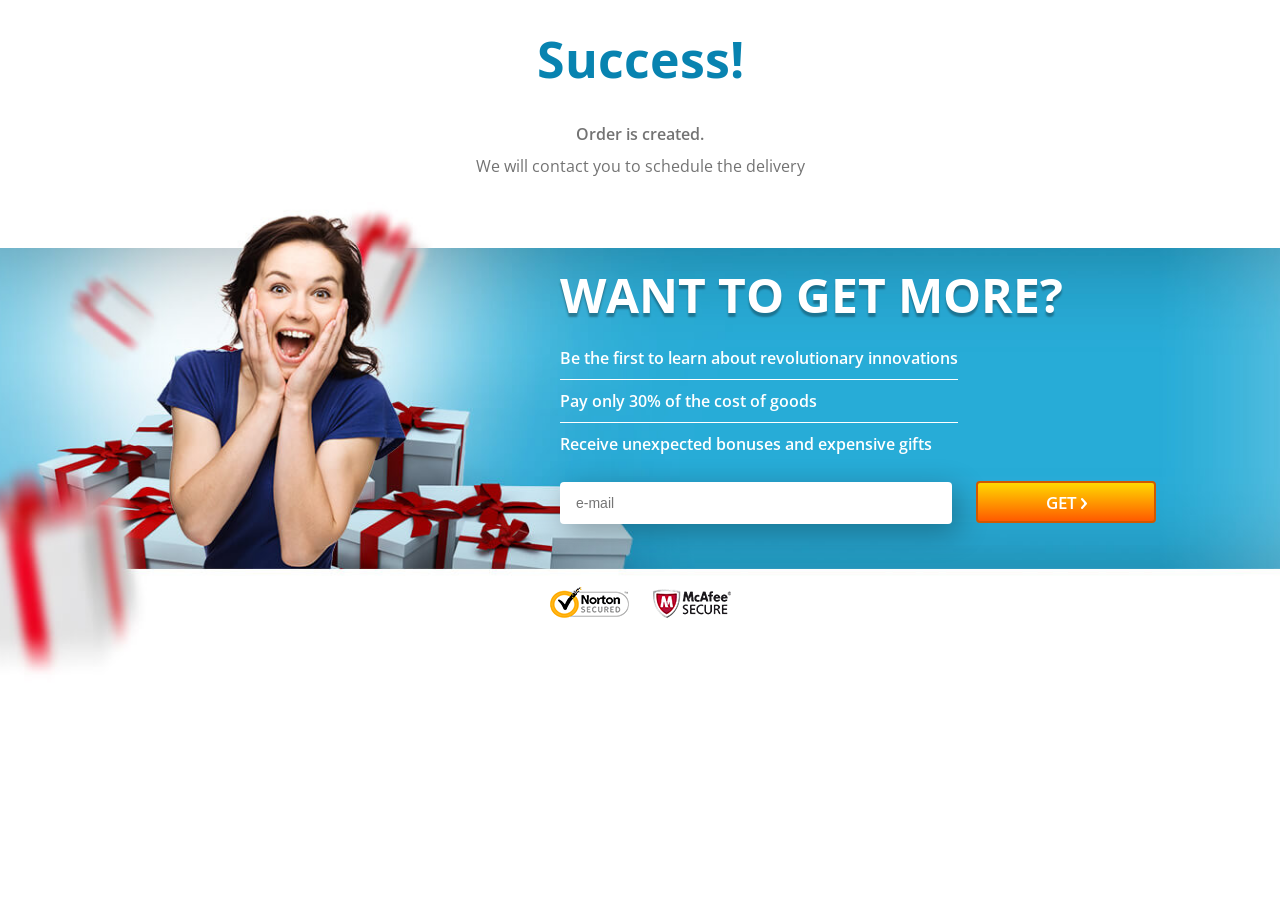
==== success.html @ 07a36232 "Initial commit of Sonifix Active HU landing page" ====
<!DOCTYPE html>
<html lang="en">
<head>
    <meta http-equiv="Content-Type" content="text/html;charset=UTF-8">
    <meta http-equiv="X-UA-Compatible" content="IE=edge">
    <meta name="viewport" content="width=device-width, initial-scale=1, maximum-scale=1.0">
    <title>Success!</title>
    <link href="https://fonts.googleapis.com/css?family=Open+Sans:400,600,700&amp;subset=greek,vietnamese" rel="stylesheet">
    <style>*{margin:0;padding:0;border:0;outline:0}body{overflow:hidden}.container{width:1140px;padding:75px 10px 0;margin:0 auto;box-sizing:border-box}:focus{outline:0}header{text-align:center}header h2{color:#0883b0;font-family:'Open Sans',sans-serif;font-weight:700;font-size:50px;margin:25px 0 30px}header p{color:#737373;font-size:16px;margin-bottom:10px}header .order{font-family:'Open Sans',sans-serif;font-weight:600;}header .feedback{font-family:'Open Sans',sans-serif;}.content{height:519px;background-image:url([data-uri]);background-size:auto 519px;background-repeat:no-repeat;background-position:center top;color:#fff}.content .content__data{max-width:640px;min-height:290px;margin-left:auto}.content .content__title{font-size:48px;text-transform:uppercase;text-shadow:0 4px 2px rgba(0,0,0,.3);margin-bottom:10px;font-family:'Open Sans',sans-serif;font-weight:700;}.content .content__list{padding-left:0;list-style:none;display:inline-block}.content .content__list li{padding:10px 0;font-size:16px;font-family:'Open Sans',sans-serif;font-weight:600;}.content .content__list li:not(:last-child){border-bottom:1px solid #fff}.content form{padding:15px 0 25px}.content form input{height:40px;border-radius:4px;outline:0;color:#818181;font-size:14px;padding:0 15px;max-width:360px;width:100%;border:1px solid transparent;transition:box-shadow .3s,color .3s,border .3s;margin-right:20px;box-shadow:6px 8px 30px rgba(0,0,0,.3)}.content form input[data-error]{box-shadow:6px 8px 30px rgba(255,0,0,.7);border-color:red;color:red}.content form input[data-success]{box-shadow:0 0 15px #42ccff;border-color:#42ccff}.button{display:inline-block;text-align:center;border:2px solid #d05800;-webkit-border-radius:4px;border-radius:4px;width:180px;height:42px;background-color:#ffd800;background-image:-webkit-gradient(linear,left top,left bottom,from(#ffd800),to(#ff5a00));background-image:-webkit-linear-gradient(#ffd800,#ff5a00);background-image:-o-linear-gradient(#ffd800,#ff5a00);background-image:linear-gradient(#ffd800,#ff5a00);position:relative;top:1px;text-transform:uppercase;color:#fff;font-family:'Open Sans',sans-serif;font-weight:600;font-size:17px;cursor:pointer}.button__ico-animete{background:url([data-uri]) no-repeat -180px 0;display:inline-block;width:2px;height:3px;padding-top:4px;-webkit-transition:width .5s;-o-transition:width .5s;transition:width .5s;margin-left:3px}.button__ico{display:inline-block;width:6px;height:11px;background:url([data-uri]) no-repeat 0 0;margin-left:-5px}.button_small{width:138px;font-size:14px;padding:8px 0;line-height:17px}@media only screen and (min-width: 992px){.button:hover{background:#ff4800}.button:hover .button__ico-animete{width:15px;background:url([data-uri]) no-repeat -180px 0;-webkit-transition:width .5s;-o-transition:width .5s;transition:width .5s}.e-list{display:none}}.content form .submit-btn .arrow{position:relative;top:1px;margin-left:10px}.content .footer-content{margin-top:35px;text-align:center;width:100%}.content .footer-content img{margin:0 10px}@keyframes showModal{from{background-color:transparent}to{background-color:rgba(255,255,255,.8)}}@keyframes showModalContent{0%{opacity:.1;transform:translate(-50%,-50%) scale(0)}80%{transform:translate(-50%,-50%) scale(1.1)}100%{opacity:1;transform:translate(-50%,-50%) scale(1);visibility:visible}}.modal{position:absolute;top:0;left:0;z-index:100;width:100%;background-color:rgba(255,255,255,.8);animation:showModal .5s}.modal.hidden{display:none}.modal .modal__content{position:fixed;visibility:hidden;top:35%;left:50%;max-width:320px;width:100%;font-family:'Open Sans',sans-serif;z-index:101;padding:40px 30px 50px;background-color:#fff;border-radius:6px;box-shadow:0 4px 30px rgba(0,0,0,.3);transform:translate(-50%,-50%) scale(1);text-align:center;animation:showModalContent .4s ease .5s;animation-fill-mode:forwards;box-sizing:border-box}.modal .modal__content h2{font-size:47px;color:#0883b0;margin-bottom:50px}.modal .modal__content p,.modal .modal__content output{font-size:16px;line-height:30px}.modal .modal__content output{color:#0883b0;display:block}.modal .modal__content output,.modal.visible .modal__content .backToLanding{font-family:'Open Sans',sans-serif;font-weight:700;}.modal .modal__content .backToLanding{width:160px;height:38px;margin:0 auto;margin-top:100px;border:2px solid #cdcdcd;background-color:#fff;border-radius:4px;text-transform:uppercase;font-size:14px;color:#8e8e8e;cursor:pointer;transition:background-color .3s,color .3s}.modal .modal__content .backToLanding:hover{background-color:#0883b0;color:#fff;border-color:#0883b0}@media only screen and (max-width: 470px){.modal .modal__content{top:50%;max-width:290px;padding:20px 15px 30px}.modal .modal__content h2{font-size:40px}}div.footer{position:relative;margin-top:-90px;background:none!important}@media only screen and (min-width: 1921px){.content{background-size:contain}}@media only screen and (max-width: 1199px){.container{width:100%}.content .content__data{max-width:580px}.content .content__data form input{max-width:250px}.content .content__title{font-size:40px}}@media only screen and (max-width: 992px){body{overflow:auto}}@media only screen and (max-width: 767px){.container{padding-left:0;padding-right:0}header{margin-bottom:0;padding:0 20px}header h2{font-size:30px;margin:15px 0}header .order,header .feedback{font-size:14px}.content .content__title{padding:0 20px;margin:0 auto 20px;font-size:24px;text-align:center}.content form input{display:block;margin:0 auto 20px}.content{background-image:url([data-uri]);text-align:center;height:auto}.content .content__data{max-width:100%;min-height:0;margin:260px auto 0}.mob-bg{background-color:#27acd7}.content .footer-content{margin-top:20px}.content .content__list{padding:10px 20px 0}div.footer{margin-top:-10px}}@media only screen and (max-width: 479px){.content .content__data{margin-top:160px}}</style>
</head>
<body>
<header>
    <h2>Success!</h2>
    <p class="order">Order is created.</p>
    <p class="feedback">We will contact you to schedule the delivery</p>
</header>
<section class="content">
    <div class="container">
        <div class="content__data">
            <h3 class="content__title">Want to get more?</h3>
            <div class="mob-bg">
                <ul class="content__list">
                    <li>Be the first to learn about revolutionary innovations</li>
                    <li>Pay only 30% of the cost of goods</li>
                    <li>Receive unexpected bonuses and expensive gifts</li>
                </ul>
                <form action="/land/success" id="userEmail" name="user-email" method="POST">
                    <input type="text" name="email" placeholder="e-mail">
                    <button class="button submit-btn" type="submit">Get <i class="button__ico-animete"></i><i class="button__ico"></i></button>
                </form>
            </div>
        </div>
        <div class="footer-content">
            <img src="[data-uri]" alt="Norton Security">
            <img src="[data-uri]" alt="McAfee Security">
        </div>
    </div>
</section>
<div class="modal hidden">
    <div class="modal__content">
        <h2>Thank you!</h2>
        <p>As soon as possible, you will begin to receive</p>
        <output class="email"></output>
        <p>Our exclusive offers!</p>
        <button type="button" class="backToLanding">Close</button>
    </div>
</div>
<script>"use strict";(function(){var a={getParamsName:["order_id","hash"],validPatterns:{email:/.+@.+\..+/i},serverErrorMsg:"Server Error :(",wrapperHeight:function(){var f=document.querySelector(".content__data").clientHeight,g=document.querySelector(".footer-content").clientHeight;return document.body.clientHeight+f+g+"px"}(),errorAttribute:"data-error",successAttribute:"data-success"},b={emailInput:document.forms[0].email,submitButton:document.querySelector(".submit-btn"),output:document.querySelector("output.email"),modal:document.querySelector(".modal"),backButton:document.querySelector(".backToLanding"),isValid:function isValid(f,g){var h=g.value;return f.test(h)?(this.isSuccess(g,a.successAttribute),this.output.textContent=h,!0):(this.isError(g,a.errorAttribute),!1)},isSuccess:function isSuccess(f,g){f.setAttribute(g,"true")},isError:function isError(f,g){return!!f.getAttribute(g)||void f.setAttribute(g,"true")},isTyping:function isTyping(f,g){return g.forEach(function(h){f.getAttribute(h)&&f.removeAttribute(h)}),!0},backToLanding:function backToLanding(){location.assign("/")},getData:function getData(){var f="";return f+=this.locationHandler(a.getParamsName),f+="&"+this.emailInput.name+"="+encodeURIComponent(this.emailInput.value),f},showModal:function showModal(){this.modal.style.height=a.wrapperHeight,this.modal.classList.remove("hidden")},sendData:function sendData(f,g){var h=new XMLHttpRequest;h.open("POST","/land/success",!0),h.setRequestHeader("Content-Type","application/x-www-form-urlencoded"),h.setRequestHeader("X-Requested-With","XMLHttpRequest"),h.onreadystatechange=function(){if(200===h.status&&4===h.readyState){var k=JSON.parse(h.responseText);if(k.status&&0<k.status.length&&"ok"===k.status.toLowerCase())g.call(b);else{var l=k.data||a.serverErrorMsg;b.makeErrorBlock(l)}}},h.send(f)},locationHandler:function locationHandler(f,g){var h=location.search,k=[],l=[],m={},n="",o=h;if(""!==o){if(l=o.substr(1).split("&"),!(f instanceof Array)){for(var p=0;p<l.length;p++)if(k=l[p].split("="),k[0]===f&&"string"==typeof f){g(k[1]);break}}else for(var q=0;q<l.length;q++){k=l[q].split("=");for(var r=0;r<f.length;r++)f[r]===k[0]&&(m[k[0]]=k[1])}for(var s in m)n+="&"+s+"="+encodeURIComponent(m[s]);return n.substr(1)}return!1},makeErrorBlock:function makeErrorBlock(f){var g={width:document.body.clientWidth+"px",height:a.wrapperHeight,textAlign:"center",position:"absolute",top:"0",backgroundColor:"rgba(255,255,255,.8)",zIndex:"99999"},h={fontSize:"26px",color:"#FF4C4C",borderRadius:"20px",border:"2px solid #FF4C4C",padding:"10px 15px",position:"fixed",top:"50%",left:"50%",transform:"translateX(-50%) translateY(-50%)",fontWeight:"700",backgroundColor:"rgba(255,76,76,.2)"},k={display:"block",padding:"8px 20px",color:"#FF4C4C",borderRadius:"6px",margin:"15px auto 0",backgroundColor:"rgba(255,76,76,.2)",border:"1px solid rgba(255,76,76,.8)",cursor:"pointer",fontWeight:"700",transition:"background-color .4s"},l=document.createElement("DIV"),m=document.createElement("BUTTON"),n=document.createElement("H2");for(var o in g)l.style[o]=g[o];for(var p in h)n.style[p]=h[p];for(var q in k)m.style[q]=k[q];l.classList.add("js-error"),m.setAttribute("type","button"),m.appendChild(document.createTextNode("Ok")),m.addEventListener("mouseover",function(){this.style.backgroundColor="rgba(255,76,76,.4)"}),m.addEventListener("mouseleave",function(){this.style.backgroundColor="rgba(255,76,76,.2)"}),m.addEventListener("click",function(){document.body.removeChild(l)}),n.appendChild(document.createTextNode(f)),n.appendChild(m),l.appendChild(n),document.body.appendChild(l)}},c=a.validPatterns.email;b.emailInput.addEventListener("blur",function(){b.isValid(c,b.emailInput)?b.data=b.getData():(b.data&&b.data.length&&(b.data=null),b.isError(this,a.errorAttribute))});var d=[a.errorAttribute,a.successAttribute];b.emailInput.addEventListener("focus",function(){b.isTyping(this,d)}),b.submitButton.addEventListener("click",function(f){f.preventDefault(),b.isValid(c,b.emailInput)?b.data&&b.sendData(b.data,b.showModal):b.isError(b.emailInput,a.errorAttribute)}),b.backButton.addEventListener("click",b.backToLanding),b.locationHandler("email",function(f){return!!f&&void(b.emailInput.value=f,b.isValid(c,b.emailInput),b.data=b.getData())})})();</script>
</body>
</html>
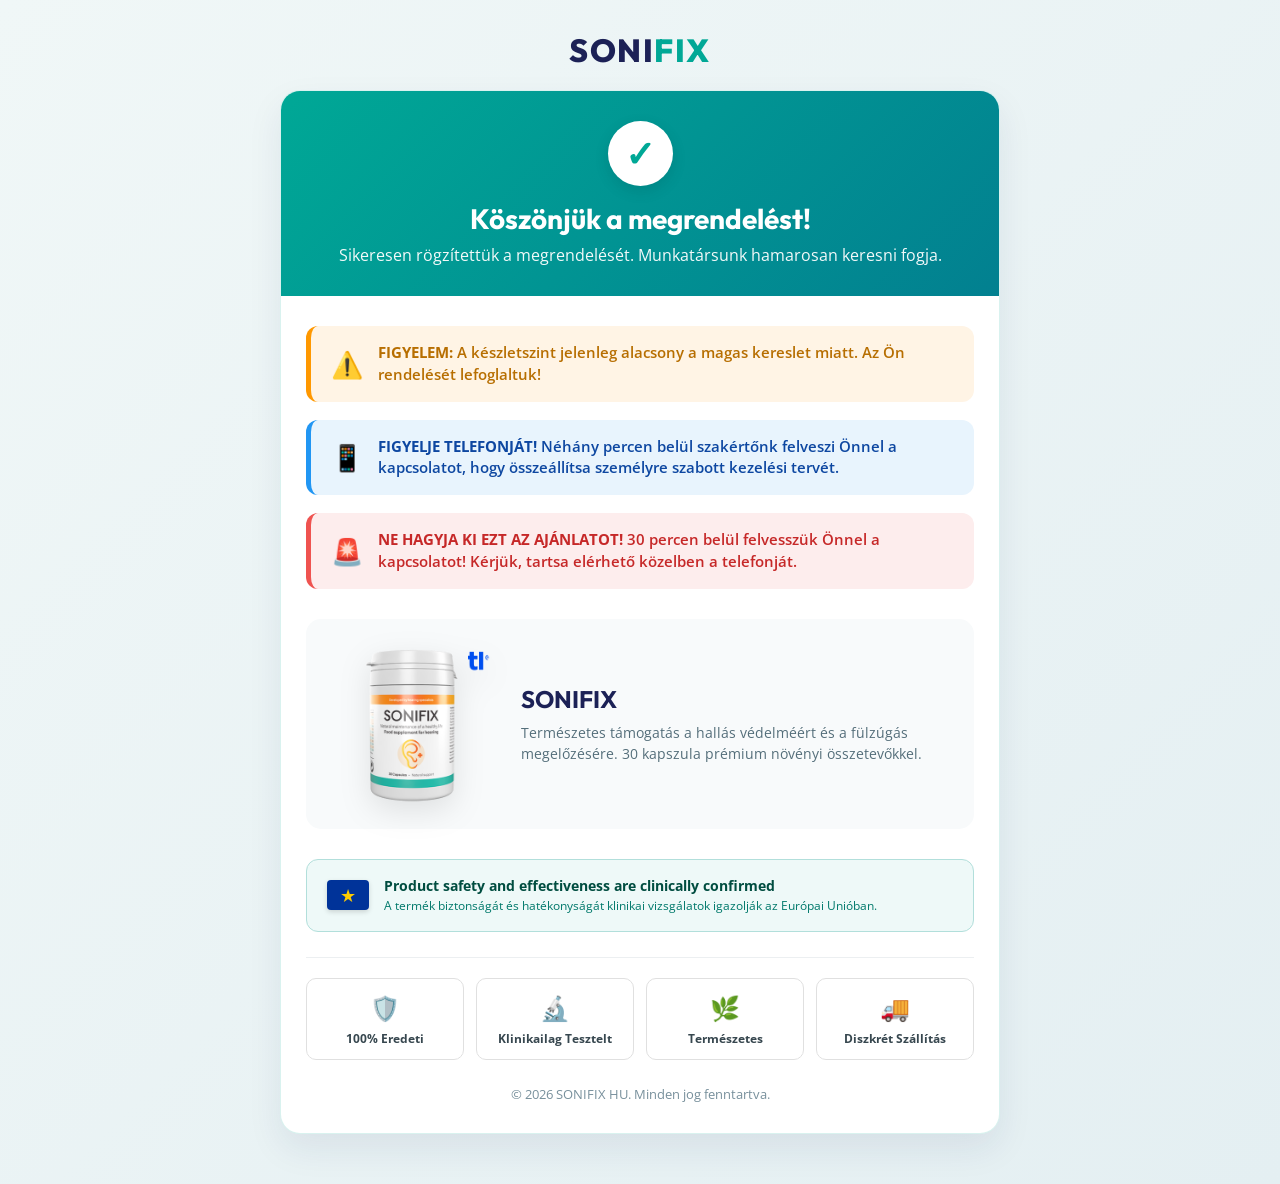
==== commit 36fe3ce4: "Fix layout image/price overlapping, redesign success.html thank you page with 3 urgency triggers and" ====
--- a/success.html
+++ b/success.html
@@ -1,50 +1,308 @@
 <!DOCTYPE html>
-<html lang="en">
+<html lang="hu">
 <head>
-    <meta http-equiv="Content-Type" content="text/html;charset=UTF-8">
+    <meta charset="UTF-8">
     <meta http-equiv="X-UA-Compatible" content="IE=edge">
-    <meta name="viewport" content="width=device-width, initial-scale=1, maximum-scale=1.0">
-    <title>Success!</title>
-    <link href="https://fonts.googleapis.com/css?family=Open+Sans:400,600,700&amp;subset=greek,vietnamese" rel="stylesheet">
-    <style>*{margin:0;padding:0;border:0;outline:0}body{overflow:hidden}.container{width:1140px;padding:75px 10px 0;margin:0 auto;box-sizing:border-box}:focus{outline:0}header{text-align:center}header h2{color:#0883b0;font-family:'Open Sans',sans-serif;font-weight:700;font-size:50px;margin:25px 0 30px}header p{color:#737373;font-size:16px;margin-bottom:10px}header .order{font-family:'Open Sans',sans-serif;font-weight:600;}header .feedback{font-family:'Open Sans',sans-serif;}.content{height:519px;background-image:url([data-uri]);background-size:auto 519px;background-repeat:no-repeat;background-position:center top;color:#fff}.content .content__data{max-width:640px;min-height:290px;margin-left:auto}.content .content__title{font-size:48px;text-transform:uppercase;text-shadow:0 4px 2px rgba(0,0,0,.3);margin-bottom:10px;font-family:'Open Sans',sans-serif;font-weight:700;}.content .content__list{padding-left:0;list-style:none;display:inline-block}.content .content__list li{padding:10px 0;font-size:16px;font-family:'Open Sans',sans-serif;font-weight:600;}.content .content__list li:not(:last-child){border-bottom:1px solid #fff}.content form{padding:15px 0 25px}.content form input{height:40px;border-radius:4px;outline:0;color:#818181;font-size:14px;padding:0 15px;max-width:360px;width:100%;border:1px solid transparent;transition:box-shadow .3s,color .3s,border .3s;margin-right:20px;box-shadow:6px 8px 30px rgba(0,0,0,.3)}.content form input[data-error]{box-shadow:6px 8px 30px rgba(255,0,0,.7);border-color:red;color:red}.content form input[data-success]{box-shadow:0 0 15px #42ccff;border-color:#42ccff}.button{display:inline-block;text-align:center;border:2px solid #d05800;-webkit-border-radius:4px;border-radius:4px;width:180px;height:42px;background-color:#ffd800;background-image:-webkit-gradient(linear,left top,left bottom,from(#ffd800),to(#ff5a00));background-image:-webkit-linear-gradient(#ffd800,#ff5a00);background-image:-o-linear-gradient(#ffd800,#ff5a00);background-image:linear-gradient(#ffd800,#ff5a00);position:relative;top:1px;text-transform:uppercase;color:#fff;font-family:'Open Sans',sans-serif;font-weight:600;font-size:17px;cursor:pointer}.button__ico-animete{background:url([data-uri]) no-repeat -180px 0;display:inline-block;width:2px;height:3px;padding-top:4px;-webkit-transition:width .5s;-o-transition:width .5s;transition:width .5s;margin-left:3px}.button__ico{display:inline-block;width:6px;height:11px;background:url([data-uri]) no-repeat 0 0;margin-left:-5px}.button_small{width:138px;font-size:14px;padding:8px 0;line-height:17px}@media only screen and (min-width: 992px){.button:hover{background:#ff4800}.button:hover .button__ico-animete{width:15px;background:url([data-uri]) no-repeat -180px 0;-webkit-transition:width .5s;-o-transition:width .5s;transition:width .5s}.e-list{display:none}}.content form .submit-btn .arrow{position:relative;top:1px;margin-left:10px}.content .footer-content{margin-top:35px;text-align:center;width:100%}.content .footer-content img{margin:0 10px}@keyframes showModal{from{background-color:transparent}to{background-color:rgba(255,255,255,.8)}}@keyframes showModalContent{0%{opacity:.1;transform:translate(-50%,-50%) scale(0)}80%{transform:translate(-50%,-50%) scale(1.1)}100%{opacity:1;transform:translate(-50%,-50%) scale(1);visibility:visible}}.modal{position:absolute;top:0;left:0;z-index:100;width:100%;background-color:rgba(255,255,255,.8);animation:showModal .5s}.modal.hidden{display:none}.modal .modal__content{position:fixed;visibility:hidden;top:35%;left:50%;max-width:320px;width:100%;font-family:'Open Sans',sans-serif;z-index:101;padding:40px 30px 50px;background-color:#fff;border-radius:6px;box-shadow:0 4px 30px rgba(0,0,0,.3);transform:translate(-50%,-50%) scale(1);text-align:center;animation:showModalContent .4s ease .5s;animation-fill-mode:forwards;box-sizing:border-box}.modal .modal__content h2{font-size:47px;color:#0883b0;margin-bottom:50px}.modal .modal__content p,.modal .modal__content output{font-size:16px;line-height:30px}.modal .modal__content output{color:#0883b0;display:block}.modal .modal__content output,.modal.visible .modal__content .backToLanding{font-family:'Open Sans',sans-serif;font-weight:700;}.modal .modal__content .backToLanding{width:160px;height:38px;margin:0 auto;margin-top:100px;border:2px solid #cdcdcd;background-color:#fff;border-radius:4px;text-transform:uppercase;font-size:14px;color:#8e8e8e;cursor:pointer;transition:background-color .3s,color .3s}.modal .modal__content .backToLanding:hover{background-color:#0883b0;color:#fff;border-color:#0883b0}@media only screen and (max-width: 470px){.modal .modal__content{top:50%;max-width:290px;padding:20px 15px 30px}.modal .modal__content h2{font-size:40px}}div.footer{position:relative;margin-top:-90px;background:none!important}@media only screen and (min-width: 1921px){.content{background-size:contain}}@media only screen and (max-width: 1199px){.container{width:100%}.content .content__data{max-width:580px}.content .content__data form input{max-width:250px}.content .content__title{font-size:40px}}@media only screen and (max-width: 992px){body{overflow:auto}}@media only screen and (max-width: 767px){.container{padding-left:0;padding-right:0}header{margin-bottom:0;padding:0 20px}header h2{font-size:30px;margin:15px 0}header .order,header .feedback{font-size:14px}.content .content__title{padding:0 20px;margin:0 auto 20px;font-size:24px;text-align:center}.content form input{display:block;margin:0 auto 20px}.content{background-image:url([data-uri]);text-align:center;height:auto}.content .content__data{max-width:100%;min-height:0;margin:260px auto 0}.mob-bg{background-color:#27acd7}.content .footer-content{margin-top:20px}.content .content__list{padding:10px 20px 0}div.footer{margin-top:-10px}}@media only screen and (max-width: 479px){.content .content__data{margin-top:160px}}</style>
+    <meta name="viewport" content="width=device-width, initial-scale=1.0">
+    <title>Köszönjük a megrendelést! | SONIFIX</title>
+    <link href="https://fonts.googleapis.com/css2?family=Outfit:wght@400;600;700;800&family=Open+Sans:wght@400;600;700&display=swap" rel="stylesheet">
+    <style>
+        * { margin: 0; padding: 0; box-sizing: border-box; }
+        body {
+            font-family: 'Open Sans', sans-serif;
+            background: linear-gradient(135deg, #f0f7f7 0%, #e4eff2 100%);
+            color: #2c3e50;
+            min-height: 100vh;
+            display: flex;
+            flex-direction: column;
+            align-items: center;
+            padding: 20px 15px 50px;
+        }
+        .header-logo {
+            text-align: center;
+            margin-bottom: 20px;
+            padding-top: 10px;
+        }
+        .brand-title {
+            font-family: 'Outfit', sans-serif;
+            font-size: 32px;
+            font-weight: 800;
+            color: #1c2156;
+            letter-spacing: 1.5px;
+        }
+        .brand-highlight { color: #00a896; }
+        
+        .main-card {
+            background: #ffffff;
+            border-radius: 20px;
+            box-shadow: 0 15px 35px rgba(28, 33, 86, 0.08);
+            max-width: 720px;
+            width: 100%;
+            overflow: hidden;
+            border: 1px solid rgba(0, 168, 150, 0.15);
+        }
+
+        .success-banner {
+            background: linear-gradient(135deg, #00a896 0%, #028090 100%);
+            color: #ffffff;
+            text-align: center;
+            padding: 30px 20px;
+        }
+        .check-icon {
+            width: 65px;
+            height: 65px;
+            background: #ffffff;
+            color: #00a896;
+            border-radius: 50%;
+            display: flex;
+            align-items: center;
+            justify-content: center;
+            font-size: 36px;
+            font-weight: bold;
+            margin: 0 auto 15px;
+            box-shadow: 0 5px 15px rgba(0,0,0,0.1);
+        }
+        .success-title {
+            font-family: 'Outfit', sans-serif;
+            font-size: 28px;
+            font-weight: 700;
+            margin-bottom: 8px;
+        }
+        .success-subtitle {
+            font-size: 16px;
+            opacity: 0.95;
+        }
+
+        .card-body {
+            padding: 30px 25px;
+        }
+
+        /* Urgency Triggers */
+        .trigger-box {
+            border-radius: 12px;
+            padding: 16px 20px;
+            margin-bottom: 18px;
+            display: flex;
+            align-items: center;
+            gap: 15px;
+        }
+        .trigger-warning {
+            background-color: #fff4e5;
+            border-left: 5px solid #ff9800;
+            color: #b76e00;
+        }
+        .trigger-info {
+            background-color: #e8f4fd;
+            border-left: 5px solid #2196f3;
+            color: #0d47a1;
+        }
+        .trigger-urgent {
+            background-color: #fdeded;
+            border-left: 5px solid #ef5350;
+            color: #c62828;
+        }
+        .trigger-icon {
+            font-size: 26px;
+            flex-shrink: 0;
+        }
+        .trigger-text {
+            font-size: 15px;
+            line-height: 1.45;
+            font-weight: 600;
+        }
+
+        /* Product Showcase */
+        .product-section {
+            display: flex;
+            align-items: center;
+            justify-content: center;
+            gap: 25px;
+            margin: 30px 0;
+            padding: 20px;
+            background: #f8fafb;
+            border-radius: 15px;
+        }
+        .product-img {
+            max-width: 170px;
+            height: auto;
+            filter: drop-shadow(0 10px 15px rgba(0,0,0,0.1));
+        }
+        .product-info {
+            flex: 1;
+        }
+        .product-name {
+            font-family: 'Outfit', sans-serif;
+            font-size: 24px;
+            font-weight: 700;
+            color: #1c2156;
+            margin-bottom: 8px;
+        }
+        .product-desc {
+            font-size: 14px;
+            color: #546e7a;
+            line-height: 1.5;
+        }
+
+        /* EU Clinical Confirmation Badge */
+        .eu-badge {
+            background: #eef9f8;
+            border: 1px solid #b2dfdb;
+            border-radius: 12px;
+            padding: 16px 20px;
+            display: flex;
+            align-items: center;
+            gap: 15px;
+            margin-bottom: 25px;
+        }
+        .eu-flag {
+            width: 42px;
+            height: 30px;
+            background: #003399;
+            border-radius: 4px;
+            display: flex;
+            align-items: center;
+            justify-content: center;
+            color: #ffcc00;
+            font-size: 18px;
+            flex-shrink: 0;
+            box-shadow: 0 2px 5px rgba(0,0,0,0.15);
+        }
+        .eu-text {
+            font-size: 14px;
+            font-weight: 700;
+            color: #004d40;
+            line-height: 1.4;
+        }
+
+        /* Security Badges Grid */
+        .badges-grid {
+            display: grid;
+            grid-template-columns: repeat(auto-fit, minmax(130px, 1fr));
+            gap: 12px;
+            margin-top: 25px;
+            padding-top: 20px;
+            border-top: 1px solid #eceff1;
+        }
+        .badge-item {
+            text-align: center;
+            padding: 12px 10px;
+            background: #ffffff;
+            border: 1px solid #e0e0e0;
+            border-radius: 10px;
+        }
+        .badge-icon {
+            font-size: 24px;
+            margin-bottom: 6px;
+        }
+        .badge-title {
+            font-size: 12px;
+            font-weight: 700;
+            color: #37474f;
+        }
+
+        .footer-note {
+            text-align: center;
+            margin-top: 25px;
+            font-size: 13px;
+            color: #78909c;
+        }
+
+        @media (max-width: 600px) {
+            .product-section {
+                flex-direction: column;
+                text-align: center;
+            }
+            .card-body {
+                padding: 20px 15px;
+            }
+            .success-title { font-size: 24px; }
+            .trigger-box { padding: 12px 15px; }
+        }
+    </style>
 </head>
 <body>
-<header>
-    <h2>Success!</h2>
-    <p class="order">Order is created.</p>
-    <p class="feedback">We will contact you to schedule the delivery</p>
-</header>
-<section class="content">
-    <div class="container">
-        <div class="content__data">
-            <h3 class="content__title">Want to get more?</h3>
-            <div class="mob-bg">
-                <ul class="content__list">
-                    <li>Be the first to learn about revolutionary innovations</li>
-                    <li>Pay only 30% of the cost of goods</li>
-                    <li>Receive unexpected bonuses and expensive gifts</li>
-                </ul>
-                <form action="/land/success" id="userEmail" name="user-email" method="POST">
-                    <input type="text" name="email" placeholder="e-mail">
-                    <button class="button submit-btn" type="submit">Get <i class="button__ico-animete"></i><i class="button__ico"></i></button>
-                </form>
-            </div>
+
+    <div class="header-logo">
+        <span class="brand-title">SONI<span class="brand-highlight">FIX</span></span>
+    </div>
+
+    <div class="main-card">
+        <div class="success-banner">
+            <div class="check-icon">✓</div>
+            <h1 class="success-title">Köszönjük a megrendelést!</h1>
+            <p class="success-subtitle">Sikeresen rögzítettük a megrendelését. Munkatársunk hamarosan keresni fogja.</p>
         </div>
-        <div class="footer-content">
-            <img src="[data-uri]" alt="Norton Security">
-            <img src="[data-uri]" alt="McAfee Security">
+
+        <div class="card-body">
+            
+            <!-- Trigger 1: Stock levels -->
+            <div class="trigger-box trigger-warning">
+                <div class="trigger-icon">⚠️</div>
+                <div class="trigger-text">
+                    <strong>FIGYELEM:</strong> A készletszint jelenleg alacsony a magas kereslet miatt. Az Ön rendelését lefoglaltuk!
+                </div>
+            </div>
+
+            <!-- Trigger 2: Call Attention -->
+            <div class="trigger-box trigger-info">
+                <div class="trigger-icon">📱</div>
+                <div class="trigger-text">
+                    <strong>FIGYELJE TELEFONJÁT!</strong> Néhány percen belül szakértőnk felveszi Önnel a kapcsolatot, hogy összeállítsa személyre szabott kezelési tervét.
+                </div>
+            </div>
+
+            <!-- Trigger 3: 30 Minute Priority -->
+            <div class="trigger-box trigger-urgent">
+                <div class="trigger-icon">🚨</div>
+                <div class="trigger-text">
+                    <strong>NE HAGYJA KI EZT AZ AJÁNLATOT!</strong> 30 percen belül felvesszük Önnel a kapcsolatot! Kérjük, tartsa elérhető közelben a telefonját.
+                </div>
+            </div>
+
+            <!-- Product Display -->
+            <div class="product-section">
+                <img src="img/sonifix.png" alt="SONIFIX" class="product-img">
+                <div class="product-info">
+                    <h2 class="product-name">SONIFIX</h2>
+                    <p class="product-desc">Természetes támogatás a hallás védelméért és a fülzúgás megelőzésére. 30 kapszula prémium növényi összetevőkkel.</p>
+                </div>
+            </div>
+
+            <!-- EU Clinical Confirmation Badge -->
+            <div class="eu-badge">
+                <div class="eu-flag">★</div>
+                <div class="eu-text">
+                    Product safety and effectiveness are clinically confirmed<br>
+                    <span style="font-size: 12px; font-weight: normal; color: #00796b;">A termék biztonságát és hatékonyságát klinikai vizsgálatok igazolják az Európai Unióban.</span>
+                </div>
+            </div>
+
+            <!-- Security & Trust Badges -->
+            <div class="badges-grid">
+                <div class="badge-item">
+                    <div class="badge-icon">🛡️</div>
+                    <div class="badge-title">100% Eredeti</div>
+                </div>
+                <div class="badge-item">
+                    <div class="badge-icon">🔬</div>
+                    <div class="badge-title">Klinikailag Tesztelt</div>
+                </div>
+                <div class="badge-item">
+                    <div class="badge-icon">🌿</div>
+                    <div class="badge-title">Természetes</div>
+                </div>
+                <div class="badge-item">
+                    <div class="badge-icon">🚚</div>
+                    <div class="badge-title">Diszkrét Szállítás</div>
+                </div>
+            </div>
+
+            <div class="footer-note">
+                © 2026 SONIFIX HU. Minden jog fenntartva.
+            </div>
+
         </div>
     </div>
-</section>
-<div class="modal hidden">
-    <div class="modal__content">
-        <h2>Thank you!</h2>
-        <p>As soon as possible, you will begin to receive</p>
-        <output class="email"></output>
-        <p>Our exclusive offers!</p>
-        <button type="button" class="backToLanding">Close</button>
-    </div>
-</div>
-<script>"use strict";(function(){var a={getParamsName:["order_id","hash"],validPatterns:{email:/.+@.+\..+/i},serverErrorMsg:"Server Error :(",wrapperHeight:function(){var f=document.querySelector(".content__data").clientHeight,g=document.querySelector(".footer-content").clientHeight;return document.body.clientHeight+f+g+"px"}(),errorAttribute:"data-error",successAttribute:"data-success"},b={emailInput:document.forms[0].email,submitButton:document.querySelector(".submit-btn"),output:document.querySelector("output.email"),modal:document.querySelector(".modal"),backButton:document.querySelector(".backToLanding"),isValid:function isValid(f,g){var h=g.value;return f.test(h)?(this.isSuccess(g,a.successAttribute),this.output.textContent=h,!0):(this.isError(g,a.errorAttribute),!1)},isSuccess:function isSuccess(f,g){f.setAttribute(g,"true")},isError:function isError(f,g){return!!f.getAttribute(g)||void f.setAttribute(g,"true")},isTyping:function isTyping(f,g){return g.forEach(function(h){f.getAttribute(h)&&f.removeAttribute(h)}),!0},backToLanding:function backToLanding(){location.assign("/")},getData:function getData(){var f="";return f+=this.locationHandler(a.getParamsName),f+="&"+this.emailInput.name+"="+encodeURIComponent(this.emailInput.value),f},showModal:function showModal(){this.modal.style.height=a.wrapperHeight,this.modal.classList.remove("hidden")},sendData:function sendData(f,g){var h=new XMLHttpRequest;h.open("POST","/land/success",!0),h.setRequestHeader("Content-Type","application/x-www-form-urlencoded"),h.setRequestHeader("X-Requested-With","XMLHttpRequest"),h.onreadystatechange=function(){if(200===h.status&&4===h.readyState){var k=JSON.parse(h.responseText);if(k.status&&0<k.status.length&&"ok"===k.status.toLowerCase())g.call(b);else{var l=k.data||a.serverErrorMsg;b.makeErrorBlock(l)}}},h.send(f)},locationHandler:function locationHandler(f,g){var h=location.search,k=[],l=[],m={},n="",o=h;if(""!==o){if(l=o.substr(1).split("&"),!(f instanceof Array)){for(var p=0;p<l.length;p++)if(k=l[p].split("="),k[0]===f&&"string"==typeof f){g(k[1]);break}}else for(var q=0;q<l.length;q++){k=l[q].split("=");for(var r=0;r<f.length;r++)f[r]===k[0]&&(m[k[0]]=k[1])}for(var s in m)n+="&"+s+"="+encodeURIComponent(m[s]);return n.substr(1)}return!1},makeErrorBlock:function makeErrorBlock(f){var g={width:document.body.clientWidth+"px",height:a.wrapperHeight,textAlign:"center",position:"absolute",top:"0",backgroundColor:"rgba(255,255,255,.8)",zIndex:"99999"},h={fontSize:"26px",color:"#FF4C4C",borderRadius:"20px",border:"2px solid #FF4C4C",padding:"10px 15px",position:"fixed",top:"50%",left:"50%",transform:"translateX(-50%) translateY(-50%)",fontWeight:"700",backgroundColor:"rgba(255,76,76,.2)"},k={display:"block",padding:"8px 20px",color:"#FF4C4C",borderRadius:"6px",margin:"15px auto 0",backgroundColor:"rgba(255,76,76,.2)",border:"1px solid rgba(255,76,76,.8)",cursor:"pointer",fontWeight:"700",transition:"background-color .4s"},l=document.createElement("DIV"),m=document.createElement("BUTTON"),n=document.createElement("H2");for(var o in g)l.style[o]=g[o];for(var p in h)n.style[p]=h[p];for(var q in k)m.style[q]=k[q];l.classList.add("js-error"),m.setAttribute("type","button"),m.appendChild(document.createTextNode("Ok")),m.addEventListener("mouseover",function(){this.style.backgroundColor="rgba(255,76,76,.4)"}),m.addEventListener("mouseleave",function(){this.style.backgroundColor="rgba(255,76,76,.2)"}),m.addEventListener("click",function(){document.body.removeChild(l)}),n.appendChild(document.createTextNode(f)),n.appendChild(m),l.appendChild(n),document.body.appendChild(l)}},c=a.validPatterns.email;b.emailInput.addEventListener("blur",function(){b.isValid(c,b.emailInput)?b.data=b.getData():(b.data&&b.data.length&&(b.data=null),b.isError(this,a.errorAttribute))});var d=[a.errorAttribute,a.successAttribute];b.emailInput.addEventListener("focus",function(){b.isTyping(this,d)}),b.submitButton.addEventListener("click",function(f){f.preventDefault(),b.isValid(c,b.emailInput)?b.data&&b.sendData(b.data,b.showModal):b.isError(b.emailInput,a.errorAttribute)}),b.backButton.addEventListener("click",b.backToLanding),b.locationHandler("email",function(f){return!!f&&void(b.emailInput.value=f,b.isValid(c,b.emailInput),b.data=b.getData())})})();</script>
+
 </body>
-</html> +</html>
